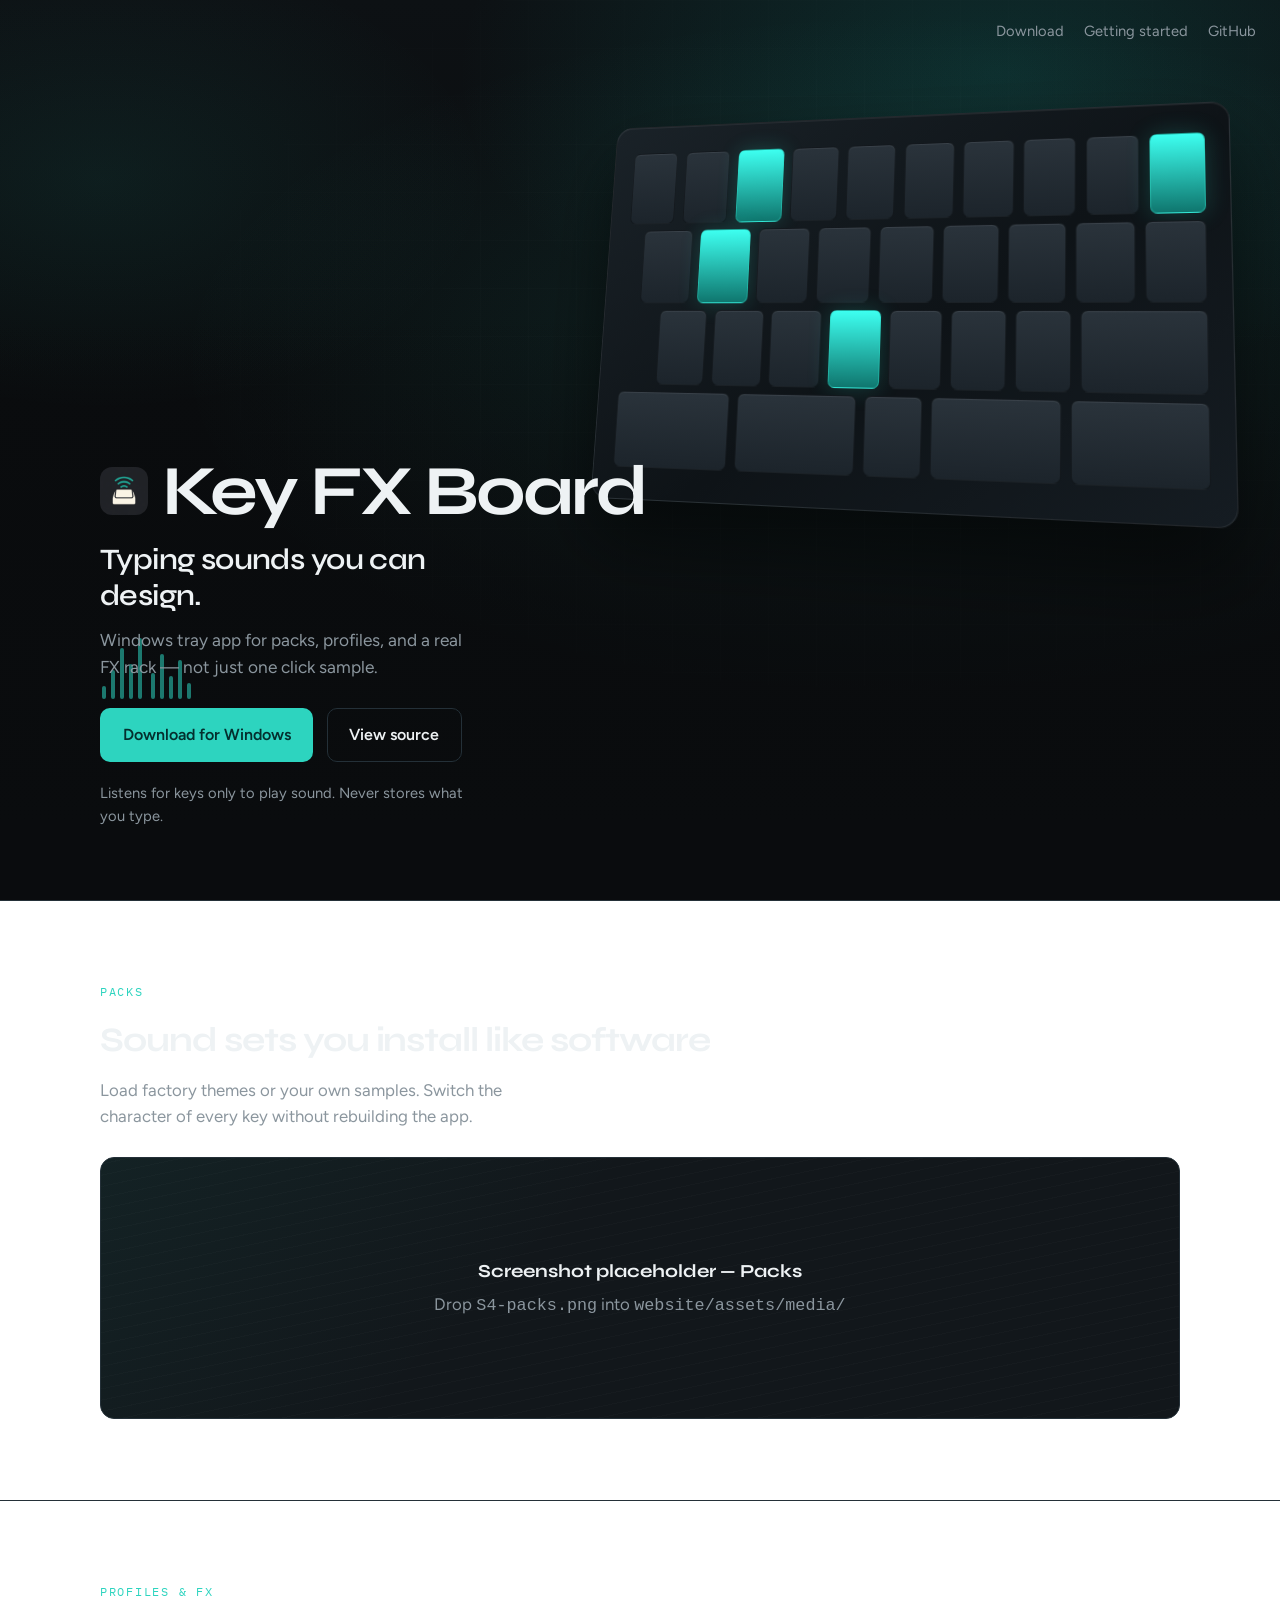
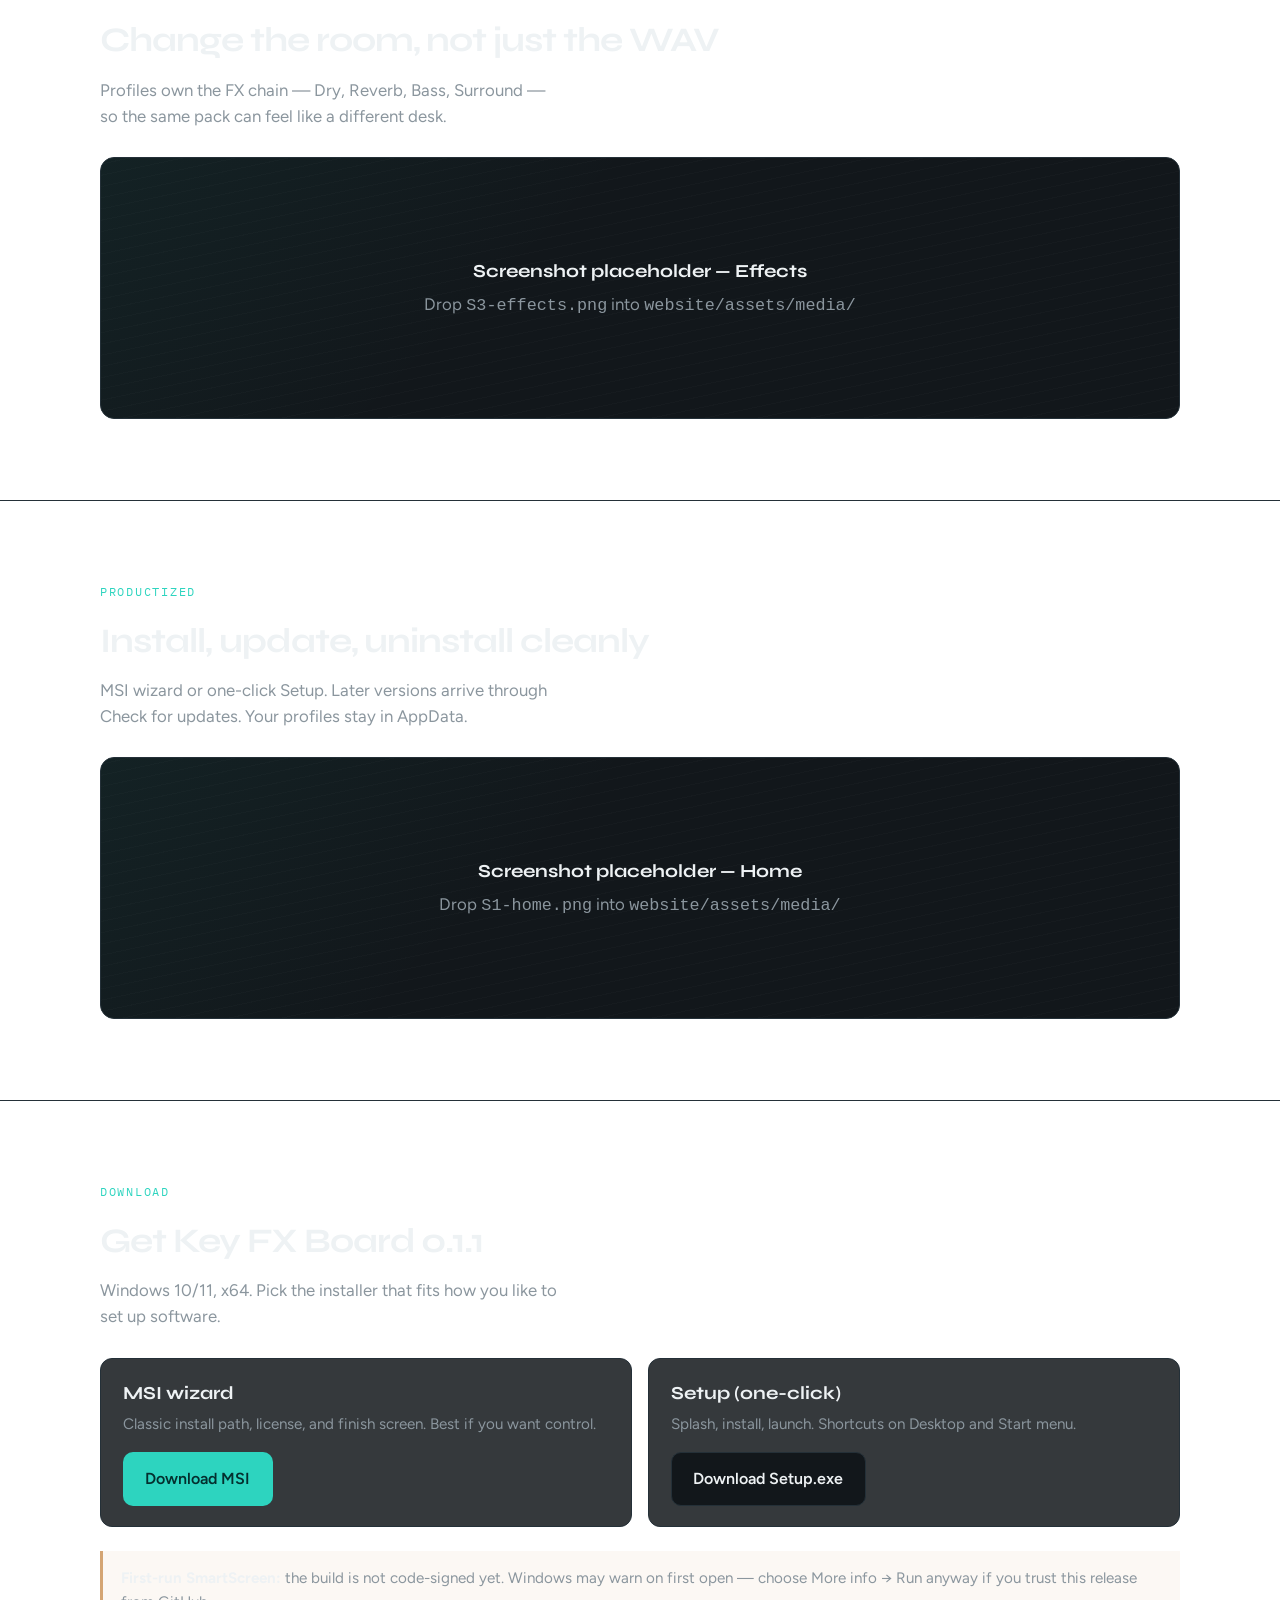
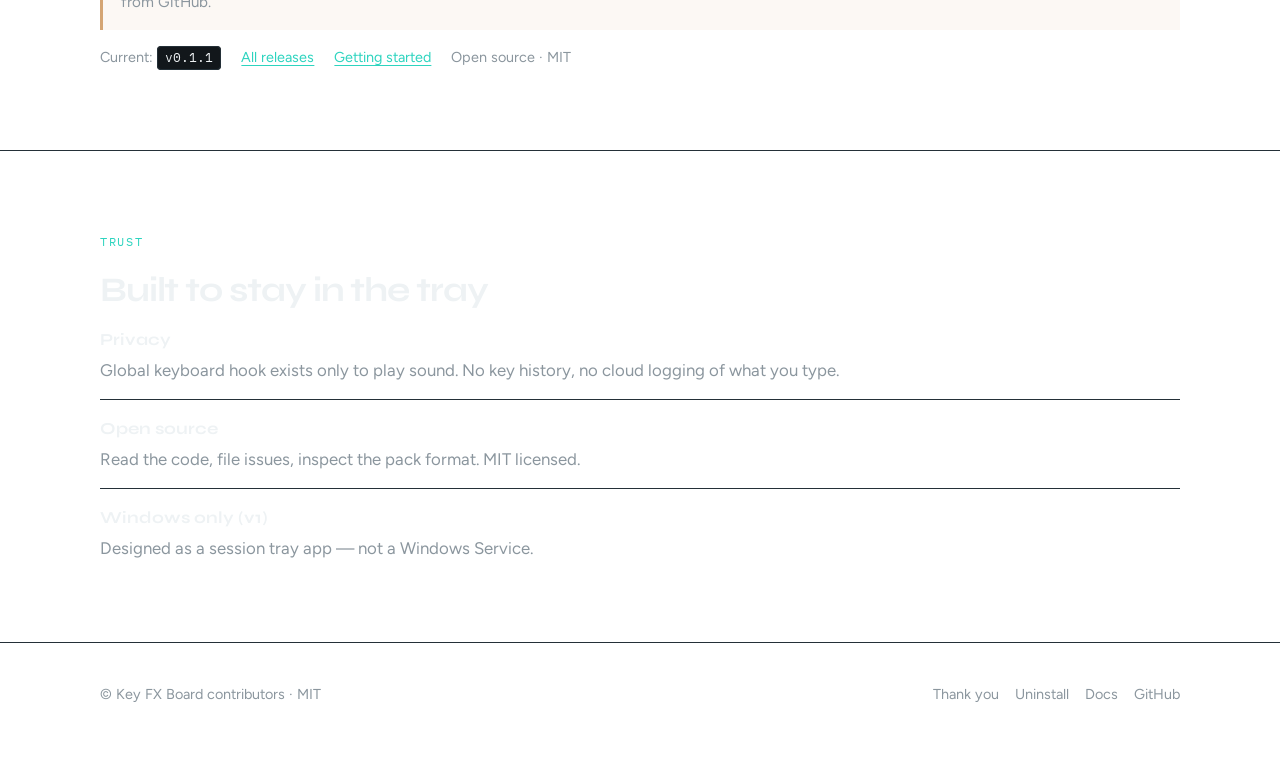
==== website/index.html @ 0e689e42 "Enhance first-run experience and update documentation links. Added thank-you page and online guide a" ====
<!DOCTYPE html>
<html lang="en">
<head>
  <meta charset="utf-8"/>
  <meta name="viewport" content="width=device-width, initial-scale=1"/>
  <title>Key FX Board — Typing sounds you can design</title>
  <meta name="description" content="Windows tray app for customizable keyboard typing sounds — sample packs, per-key mapping, profiles, and a built-in FX rack."/>
  <meta property="og:title" content="Key FX Board"/>
  <meta property="og:description" content="Windows tray app for typing sounds you can design — packs, profiles, and a real FX rack."/>
  <meta property="og:image" content="assets/app-icon.png"/>
  <link rel="icon" href="assets/app.ico" sizes="any"/>
  <link rel="icon" type="image/png" href="assets/app-icon.png"/>
  <link rel="preconnect" href="https://fonts.googleapis.com"/>
  <link rel="preconnect" href="https://fonts.gstatic.com" crossorigin/>
  <link href="https://fonts.googleapis.com/css2?family=Figtree:wght@400;500;600;700&family=IBM+Plex+Mono:wght@400;500&family=Syne:wght@600;700&display=swap" rel="stylesheet"/>
  <link rel="stylesheet" href="assets/site.css"/>
</head>
<body>
  <nav class="top" aria-label="Site">
    <a href="#download">Download</a>
    <a href="getting-started.html">Getting started</a>
    <a href="https://github.com/royal-programmer/KeyFXBoard">GitHub</a>
  </nav>

  <header class="hero">
    <div class="hero-visual" aria-hidden="true">
      <div class="keyboard-stage">
        <div class="keyboard">
          <div class="key-row">
            <span class="key"></span><span class="key"></span><span class="key hit"></span><span class="key"></span>
            <span class="key"></span><span class="key"></span><span class="key"></span><span class="key"></span>
            <span class="key"></span><span class="key hit"></span>
          </div>
          <div class="key-row offset-1">
            <span class="key"></span><span class="key hit"></span><span class="key"></span><span class="key"></span>
            <span class="key"></span><span class="key"></span><span class="key"></span><span class="key"></span>
            <span class="key"></span>
          </div>
          <div class="key-row offset-2">
            <span class="key"></span><span class="key"></span><span class="key"></span><span class="key hit"></span>
            <span class="key"></span><span class="key"></span><span class="key"></span><span class="key wide"></span>
          </div>
          <div class="key-row">
            <span class="key wide"></span><span class="key wide"></span><span class="key"></span>
            <span class="key wide"></span><span class="key wide"></span>
          </div>
        </div>
      </div>
      <div class="wave" aria-hidden="true">
        <span></span><span></span><span></span><span></span><span></span>
        <span></span><span></span><span></span><span></span><span></span>
      </div>
    </div>

    <div class="hero-copy">
      <div class="brand">
        <img src="assets/app-icon.png" width="48" height="48" alt=""/>
        <p class="brand-name">Key FX Board</p>
      </div>
      <h1 class="headline">Typing sounds you can design.</h1>
      <p class="lede">Windows tray app for packs, profiles, and a real FX rack — not just one click sample.</p>
      <div class="cta-row">
        <a class="btn btn-primary" href="#download">Download for Windows</a>
        <a class="btn btn-ghost" href="https://github.com/royal-programmer/KeyFXBoard">View source</a>
      </div>
      <p class="privacy-line">Listens for keys only to play sound. Never stores what you type.</p>
    </div>
  </header>

  <main>
    <section class="section" id="packs">
      <div class="wrap">
        <p class="section-kicker">Packs</p>
        <h2>Sound sets you install like software</h2>
        <p class="support">Load factory themes or your own samples. Switch the character of every key without rebuilding the app.</p>
        <div class="media-frame" data-media="assets/media/S4-packs.png" data-label="Packs">
          <div class="media-placeholder">
            <div>
              <strong>Screenshot placeholder — Packs</strong>
              Drop <code>S4-packs.png</code> into <code>website/assets/media/</code>
            </div>
          </div>
        </div>
      </div>
    </section>

    <section class="section" id="profiles">
      <div class="wrap">
        <p class="section-kicker">Profiles &amp; FX</p>
        <h2>Change the room, not just the WAV</h2>
        <p class="support">Profiles own the FX chain — Dry, Reverb, Bass, Surround — so the same pack can feel like a different desk.</p>
        <div class="media-frame" data-media="assets/media/S3-effects.png" data-label="Effects">
          <div class="media-placeholder">
            <div>
              <strong>Screenshot placeholder — Effects</strong>
              Drop <code>S3-effects.png</code> into <code>website/assets/media/</code>
            </div>
          </div>
        </div>
      </div>
    </section>

    <section class="section" id="install">
      <div class="wrap">
        <p class="section-kicker">Productized</p>
        <h2>Install, update, uninstall cleanly</h2>
        <p class="support">MSI wizard or one-click Setup. Later versions arrive through Check for updates. Your profiles stay in AppData.</p>
        <div class="media-frame" data-media="assets/media/S1-home.png" data-label="Home">
          <div class="media-placeholder">
            <div>
              <strong>Screenshot placeholder — Home</strong>
              Drop <code>S1-home.png</code> into <code>website/assets/media/</code>
            </div>
          </div>
        </div>
      </div>
    </section>

    <section class="section" id="download">
      <div class="wrap">
        <p class="section-kicker">Download</p>
        <h2>Get Key FX Board 0.1.1</h2>
        <p class="support">Windows 10/11, x64. Pick the installer that fits how you like to set up software.</p>

        <div class="download-grid">
          <div class="download-option">
            <h3>MSI wizard</h3>
            <p>Classic install path, license, and finish screen. Best if you want control.</p>
            <a class="btn btn-primary" href="https://github.com/royal-programmer/KeyFXBoard/releases/download/v0.1.1/KeyFXBoard-win.msi">Download MSI</a>
          </div>
          <div class="download-option">
            <h3>Setup (one-click)</h3>
            <p>Splash, install, launch. Shortcuts on Desktop and Start menu.</p>
            <a class="btn btn-secondary" href="https://github.com/royal-programmer/KeyFXBoard/releases/download/v0.1.1/KeyFXBoard-win-Setup.exe">Download Setup.exe</a>
          </div>
        </div>

        <p class="note">
          <strong>First-run SmartScreen:</strong> the build is not code-signed yet. Windows may warn on first open — choose More info → Run anyway if you trust this release from GitHub.
        </p>

        <div class="meta-row">
          <span>Current: <code>v0.1.1</code></span>
          <a href="https://github.com/royal-programmer/KeyFXBoard/releases">All releases</a>
          <a href="getting-started.html">Getting started</a>
          <span>Open source · MIT</span>
        </div>
      </div>
    </section>

    <section class="section" id="trust">
      <div class="wrap">
        <p class="section-kicker">Trust</p>
        <h2>Built to stay in the tray</h2>
        <ul class="trust-list">
          <li>
            <strong>Privacy</strong>
            <span>Global keyboard hook exists only to play sound. No key history, no cloud logging of what you type.</span>
          </li>
          <li>
            <strong>Open source</strong>
            <span>Read the code, file issues, inspect the pack format. MIT licensed.</span>
          </li>
          <li>
            <strong>Windows only (v1)</strong>
            <span>Designed as a session tray app — not a Windows Service.</span>
          </li>
        </ul>
      </div>
    </section>
  </main>

  <footer class="site-foot">
    <div class="wrap foot-row">
      <span>© Key FX Board contributors · MIT</span>
      <nav>
        <a href="thank-you.html">Thank you</a>
        <a href="uninstall.html">Uninstall</a>
        <a href="https://github.com/royal-programmer/KeyFXBoard/blob/main/docs/README.md">Docs</a>
        <a href="https://github.com/royal-programmer/KeyFXBoard">GitHub</a>
      </nav>
    </div>
  </footer>

  <script src="assets/site.js"></script>
</body>
</html>
---- website/assets/site.css ----
:root {
  --bg: #0a0c0e;
  --bg-elevated: #12171b;
  --ink: #eef2f4;
  --muted: #8b969e;
  --line: #243038;
  --accent: #2dd4bf;
  --accent-deep: #0f766e;
  --accent-glow: rgba(45, 212, 191, 0.22);
  --warn: #d4a574;
  --font-display: "Syne", "Avenir Next", sans-serif;
  --font-body: "Figtree", "Segoe UI", sans-serif;
  --font-mono: "IBM Plex Mono", Consolas, monospace;
  --max: 1080px;
  --ease: cubic-bezier(0.22, 1, 0.36, 1);
}

*,
*::before,
*::after {
  box-sizing: border-box;
}

html {
  scroll-behavior: smooth;
}

body {
  margin: 0;
  min-height: 100vh;
  color: var(--ink);
  font-family: var(--font-body);
  font-size: 1.05rem;
  line-height: 1.55;
  background:
    radial-gradient(900px 520px at 78% 8%, rgba(15, 118, 110, 0.28), transparent 60%),
    radial-gradient(700px 420px at 8% 20%, rgba(45, 212, 191, 0.08), transparent 55%),
    linear-gradient(180deg, #0d1114 0%, var(--bg) 42%, #080a0c 100%);
  background-attachment: fixed;
}

img {
  max-width: 100%;
  display: block;
}

a {
  color: var(--accent);
  text-decoration-thickness: 1px;
  text-underline-offset: 0.18em;
}

a:hover {
  color: #5eead4;
}

.wrap {
  width: min(100% - 2.5rem, var(--max));
  margin-inline: auto;
}

/* —— Top bar (minimal; brand lives in hero) —— */
.top {
  position: absolute;
  inset: 0 0 auto;
  z-index: 5;
  display: flex;
  justify-content: flex-end;
  gap: 1.25rem;
  padding: 1.25rem 1.5rem;
  font-size: 0.92rem;
}

.top a {
  color: var(--muted);
  text-decoration: none;
}

.top a:hover {
  color: var(--ink);
}

/* —— Hero: one composition —— */
.hero {
  position: relative;
  min-height: 100vh;
  min-height: 100dvh;
  display: grid;
  align-items: end;
  overflow: hidden;
  isolation: isolate;
}

.hero-visual {
  position: absolute;
  inset: 0;
  z-index: -1;
  background:
    linear-gradient(180deg, transparent 35%, rgba(10, 12, 14, 0.55) 62%, var(--bg) 92%),
    radial-gradient(ellipse 80% 55% at 70% 40%, rgba(45, 212, 191, 0.12), transparent 70%);
}

.hero-visual::before {
  content: "";
  position: absolute;
  inset: 0;
  background-image:
    linear-gradient(rgba(255, 255, 255, 0.03) 1px, transparent 1px),
    linear-gradient(90deg, rgba(255, 255, 255, 0.03) 1px, transparent 1px);
  background-size: 48px 48px;
  mask-image: radial-gradient(ellipse 70% 60% at 65% 35%, black, transparent);
  opacity: 0.5;
}

.keyboard-stage {
  position: absolute;
  right: max(-4%, calc(50% - 36rem));
  top: 12%;
  width: min(58vw, 640px);
  aspect-ratio: 16 / 10;
  transform: perspective(900px) rotateY(-12deg) rotateX(8deg);
  transform-origin: center;
  animation: stage-in 1.1s var(--ease) both;
}

@keyframes stage-in {
  from {
    opacity: 0;
    transform: perspective(900px) rotateY(-12deg) rotateX(8deg) translateY(28px);
  }
  to {
    opacity: 1;
    transform: perspective(900px) rotateY(-12deg) rotateX(8deg) translateY(0);
  }
}

.keyboard {
  width: 100%;
  height: 100%;
  border-radius: 18px;
  padding: 4.5% 3.5% 5%;
  background:
    linear-gradient(145deg, #1a2228 0%, #0e1317 55%, #151c22 100%);
  border: 1px solid rgba(255, 255, 255, 0.08);
  box-shadow:
    0 40px 80px rgba(0, 0, 0, 0.55),
    inset 0 1px 0 rgba(255, 255, 255, 0.06);
  display: grid;
  grid-template-rows: repeat(4, 1fr);
  gap: 2.2%;
}

.key-row {
  display: grid;
  gap: 1.6%;
  grid-auto-flow: column;
  grid-auto-columns: 1fr;
}

.key-row.offset-1 {
  padding-left: 3%;
}

.key-row.offset-2 {
  padding-left: 7%;
}

.key {
  border-radius: 7px;
  background: linear-gradient(180deg, #2a333b 0%, #1c242b 100%);
  border: 1px solid rgba(0, 0, 0, 0.35);
  box-shadow: inset 0 1px 0 rgba(255, 255, 255, 0.07);
}

.key.wide {
  grid-column: span 2;
}

.key.hit {
  background: linear-gradient(180deg, #3dfff0 0%, var(--accent-deep) 100%);
  border-color: rgba(45, 212, 191, 0.5);
  box-shadow: 0 0 22px var(--accent-glow);
  animation: key-pulse 2.4s var(--ease) infinite;
}

.key.hit:nth-child(2) {
  animation-delay: 0.35s;
}

.key.hit:nth-child(5) {
  animation-delay: 0.7s;
}

@keyframes key-pulse {
  0%,
  100% {
    filter: brightness(1);
  }
  50% {
    filter: brightness(1.15);
  }
}

.wave {
  position: absolute;
  left: 8%;
  bottom: 22%;
  width: min(34vw, 320px);
  height: 64px;
  opacity: 0.55;
  animation: wave-in 1.2s 0.2s var(--ease) both;
}

@keyframes wave-in {
  from {
    opacity: 0;
    transform: translateY(12px);
  }
  to {
    opacity: 0.55;
    transform: translateY(0);
  }
}

.wave span {
  display: inline-block;
  width: 4px;
  margin-right: 5px;
  height: 20%;
  border-radius: 2px;
  background: var(--accent);
  vertical-align: bottom;
  animation: bar 1.1s ease-in-out infinite;
}

.wave span:nth-child(2) {
  animation-delay: 0.08s;
  height: 45%;
}
.wave span:nth-child(3) {
  animation-delay: 0.16s;
  height: 80%;
}
.wave span:nth-child(4) {
  animation-delay: 0.24s;
  height: 55%;
}
.wave span:nth-child(5) {
  animation-delay: 0.32s;
  height: 95%;
}
.wave span:nth-child(6) {
  animation-delay: 0.4s;
  height: 40%;
}
.wave span:nth-child(7) {
  animation-delay: 0.48s;
  height: 70%;
}
.wave span:nth-child(8) {
  animation-delay: 0.56s;
  height: 35%;
}
.wave span:nth-child(9) {
  animation-delay: 0.64s;
  height: 60%;
}
.wave span:nth-child(10) {
  animation-delay: 0.72s;
  height: 25%;
}

@keyframes bar {
  0%,
  100% {
    transform: scaleY(0.55);
  }
  50% {
    transform: scaleY(1);
  }
}

.hero-copy {
  width: min(100% - 2.5rem, var(--max));
  margin: 0 auto;
  padding: clamp(6rem, 14vh, 9rem) 0 clamp(3.5rem, 8vh, 5rem);
  animation: copy-in 0.9s var(--ease) both;
}

@keyframes copy-in {
  from {
    opacity: 0;
    transform: translateY(18px);
  }
  to {
    opacity: 1;
    transform: translateY(0);
  }
}

.brand {
  display: flex;
  align-items: center;
  gap: 0.85rem;
  margin: 0 0 1.1rem;
}

.brand img {
  width: 48px;
  height: 48px;
  border-radius: 12px;
}

.brand-name {
  font-family: var(--font-display);
  font-weight: 700;
  font-size: clamp(2.6rem, 7vw, 4.4rem);
  letter-spacing: -0.045em;
  line-height: 0.95;
  margin: 0;
}

.headline {
  font-family: var(--font-display);
  font-weight: 600;
  font-size: clamp(1.35rem, 3.2vw, 1.85rem);
  letter-spacing: -0.02em;
  max-width: 18ch;
  margin: 0 0 0.85rem;
  line-height: 1.2;
}

.lede {
  margin: 0 0 1.75rem;
  color: var(--muted);
  max-width: 34ch;
  font-size: 1.08rem;
}

.cta-row {
  display: flex;
  flex-wrap: wrap;
  gap: 0.85rem;
  align-items: center;
}

.btn {
  display: inline-flex;
  align-items: center;
  justify-content: center;
  gap: 0.45rem;
  padding: 0.85rem 1.35rem;
  border-radius: 10px;
  font-family: var(--font-body);
  font-weight: 600;
  font-size: 1rem;
  text-decoration: none;
  border: 1px solid transparent;
  transition: transform 0.2s var(--ease), background 0.2s, border-color 0.2s, color 0.2s;
}

.btn:hover {
  transform: translateY(-1px);
}

.btn-primary {
  background: var(--accent);
  color: #042f2e;
}

.btn-primary:hover {
  background: #5eead4;
  color: #042f2e;
}

.btn-ghost {
  background: transparent;
  color: var(--ink);
  border-color: var(--line);
}

.btn-ghost:hover {
  border-color: var(--muted);
  color: var(--ink);
}

.btn-secondary {
  background: var(--bg-elevated);
  color: var(--ink);
  border-color: var(--line);
}

.btn-secondary:hover {
  border-color: var(--accent-deep);
  color: var(--ink);
}

.privacy-line {
  margin: 1.25rem 0 0;
  color: var(--muted);
  font-size: 0.92rem;
  max-width: 42ch;
}

/* —— Sections —— */
.section {
  padding: clamp(3.5rem, 9vh, 5.5rem) 0;
  border-top: 1px solid var(--line);
}

.section-kicker {
  font-family: var(--font-mono);
  font-size: 0.78rem;
  letter-spacing: 0.14em;
  text-transform: uppercase;
  color: var(--accent);
  margin: 0 0 0.75rem;
}

.section h2 {
  font-family: var(--font-display);
  font-size: clamp(1.6rem, 3.5vw, 2.15rem);
  letter-spacing: -0.03em;
  margin: 0 0 0.65rem;
  font-weight: 700;
}

.section .support {
  margin: 0 0 1.75rem;
  color: var(--muted);
  max-width: 42ch;
}

.media-frame {
  position: relative;
  border-radius: 14px;
  overflow: hidden;
  border: 1px solid var(--line);
  background: var(--bg-elevated);
  min-height: 220px;
}

.media-frame img {
  width: 100%;
  height: auto;
}

.media-placeholder {
  display: grid;
  place-items: center;
  min-height: 260px;
  padding: 2rem;
  text-align: center;
  color: var(--muted);
  background:
    linear-gradient(135deg, rgba(45, 212, 191, 0.06), transparent 40%),
    repeating-linear-gradient(
      -12deg,
      transparent,
      transparent 10px,
      rgba(255, 255, 255, 0.015) 10px,
      rgba(255, 255, 255, 0.015) 11px
    );
}

.media-placeholder strong {
  display: block;
  color: var(--ink);
  font-family: var(--font-display);
  font-size: 1.15rem;
  margin-bottom: 0.35rem;
}

.download-grid {
  display: grid;
  gap: 1rem;
  grid-template-columns: repeat(auto-fit, minmax(240px, 1fr));
  margin-bottom: 1.5rem;
}

.download-option {
  padding: 1.25rem 1.35rem;
  border: 1px solid var(--line);
  border-radius: 12px;
  background: rgba(18, 23, 27, 0.85);
}

.download-option h3 {
  margin: 0 0 0.35rem;
  font-family: var(--font-display);
  font-size: 1.15rem;
}

.download-option p {
  margin: 0 0 1rem;
  color: var(--muted);
  font-size: 0.95rem;
}

.note {
  padding: 1rem 1.15rem;
  border-left: 3px solid var(--warn);
  background: rgba(212, 165, 116, 0.08);
  color: var(--muted);
  font-size: 0.95rem;
  margin: 0 0 1rem;
}

.note strong {
  color: var(--ink);
}

.meta-row {
  display: flex;
  flex-wrap: wrap;
  gap: 0.75rem 1.25rem;
  color: var(--muted);
  font-size: 0.9rem;
  margin-top: 1rem;
}

.meta-row code {
  font-family: var(--font-mono);
  font-size: 0.82rem;
  color: var(--ink);
  background: var(--bg-elevated);
  padding: 0.15rem 0.45rem;
  border-radius: 4px;
  border: 1px solid var(--line);
}

.trust-list {
  margin: 0;
  padding: 0;
  list-style: none;
  display: grid;
  gap: 1rem;
}

.trust-list li {
  padding-bottom: 1rem;
  border-bottom: 1px solid var(--line);
}

.trust-list li:last-child {
  border-bottom: 0;
  padding-bottom: 0;
}

.trust-list strong {
  display: block;
  font-family: var(--font-display);
  margin-bottom: 0.25rem;
}

.trust-list span {
  color: var(--muted);
}

footer.site-foot {
  border-top: 1px solid var(--line);
  padding: 2.5rem 0 3.5rem;
  color: var(--muted);
  font-size: 0.9rem;
}

footer.site-foot .foot-row {
  display: flex;
  flex-wrap: wrap;
  gap: 1rem 1.5rem;
  justify-content: space-between;
  align-items: center;
}

footer.site-foot nav {
  display: flex;
  flex-wrap: wrap;
  gap: 1rem;
}

footer.site-foot a {
  color: var(--muted);
  text-decoration: none;
}

footer.site-foot a:hover {
  color: var(--ink);
}

/* —— Inner pages —— */
.page {
  padding: 5.5rem 0 3rem;
}

.page .brand-name {
  font-size: clamp(2rem, 5vw, 2.8rem);
}

.page h1 {
  font-family: var(--font-display);
  font-size: clamp(1.8rem, 4vw, 2.4rem);
  letter-spacing: -0.03em;
  margin: 1.5rem 0 0.75rem;
}

.reasons {
  display: grid;
  gap: 0.65rem;
  margin: 1.5rem 0;
}

.reason {
  appearance: none;
  width: 100%;
  text-align: left;
  padding: 0.95rem 1.1rem;
  border-radius: 10px;
  border: 1px solid var(--line);
  background: var(--bg-elevated);
  color: var(--ink);
  font: inherit;
  cursor: pointer;
  transition: border-color 0.2s, background 0.2s;
}

.reason:hover,
.reason[aria-pressed="true"] {
  border-color: var(--accent-deep);
  background: rgba(45, 212, 191, 0.08);
}

.steps {
  margin: 1.25rem 0 0;
  padding-left: 1.2em;
  color: var(--muted);
}

.steps li {
  margin: 0.55rem 0;
}

.steps strong {
  color: var(--ink);
}

@media (max-width: 860px) {
  .keyboard-stage {
    position: absolute;
    right: -8%;
    top: 6%;
    width: 78vw;
    opacity: 0.55;
  }

  .wave {
    display: none;
  }

  .hero-copy {
    padding-top: clamp(10rem, 42vh, 16rem);
  }

  .headline {
    max-width: 22ch;
  }
}

@media (prefers-reduced-motion: reduce) {
  *,
  *::before,
  *::after {
    animation: none !important;
    transition: none !important;
  }
}
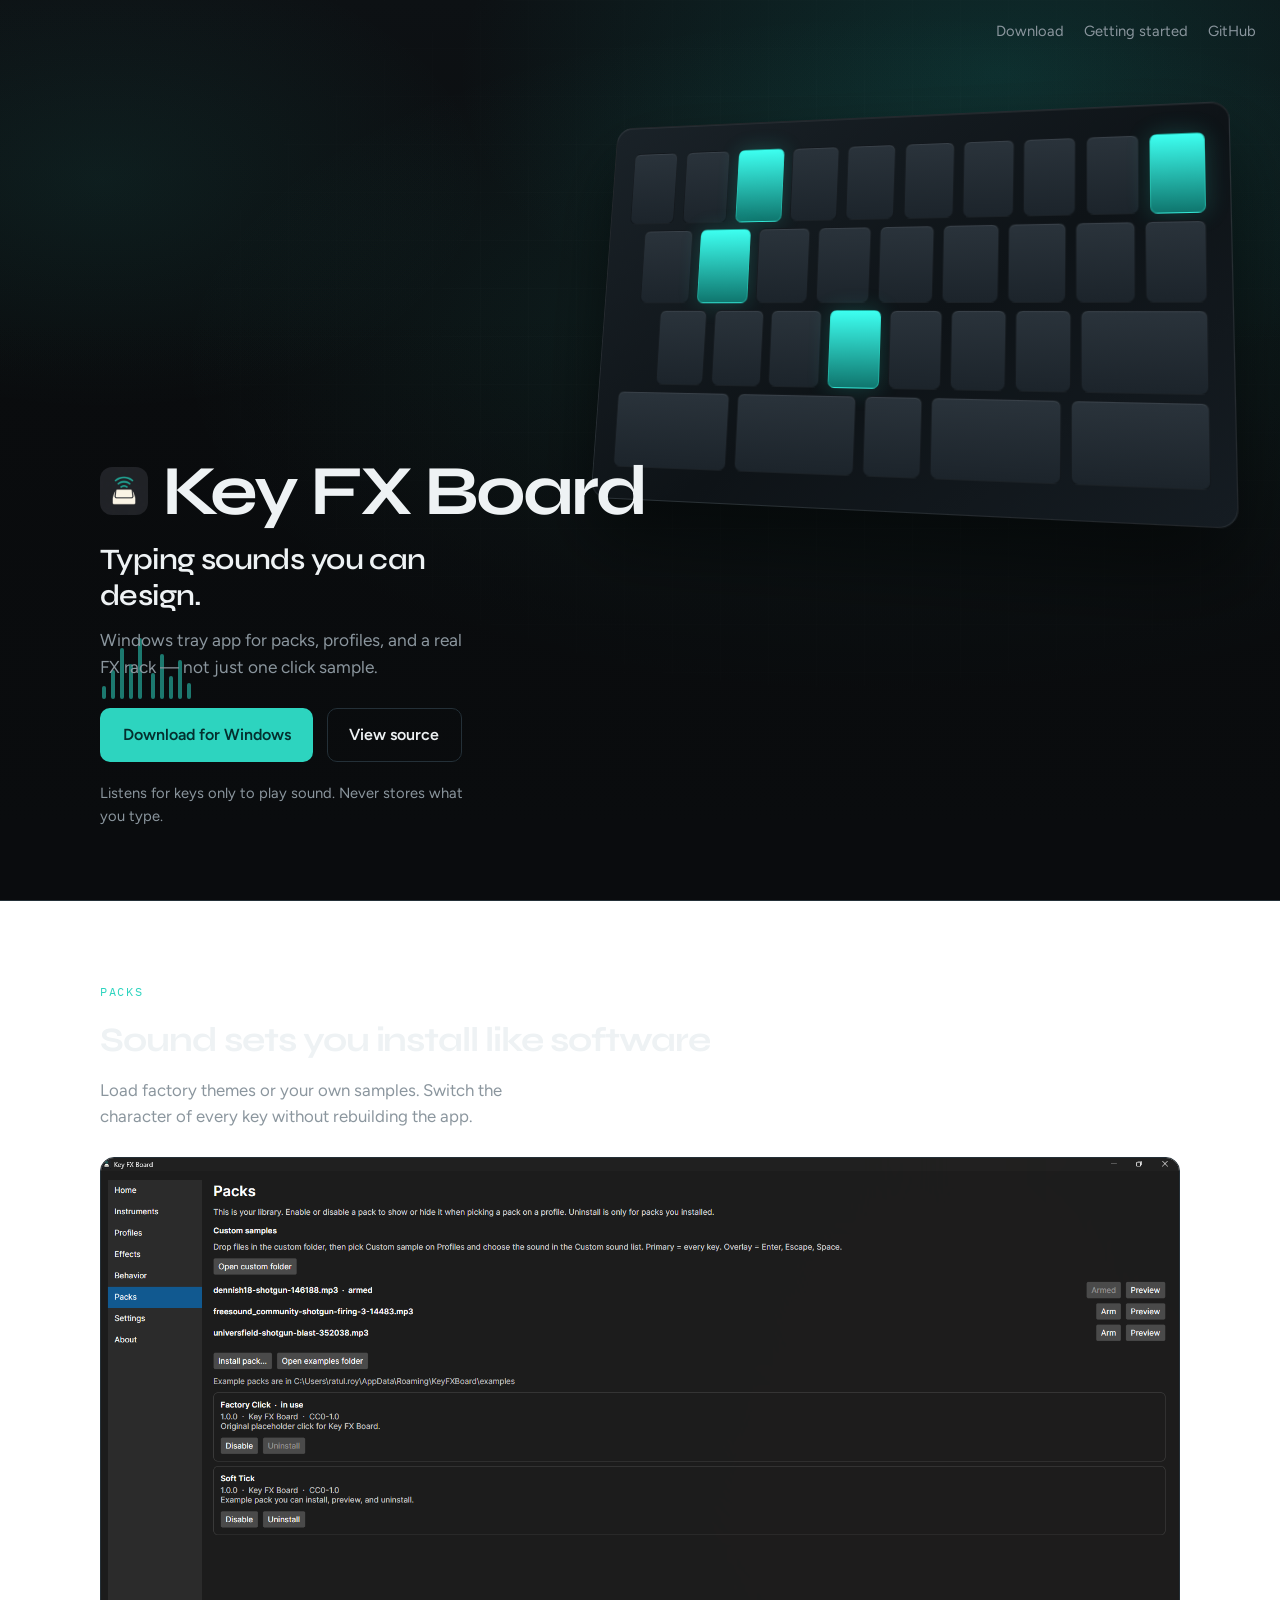
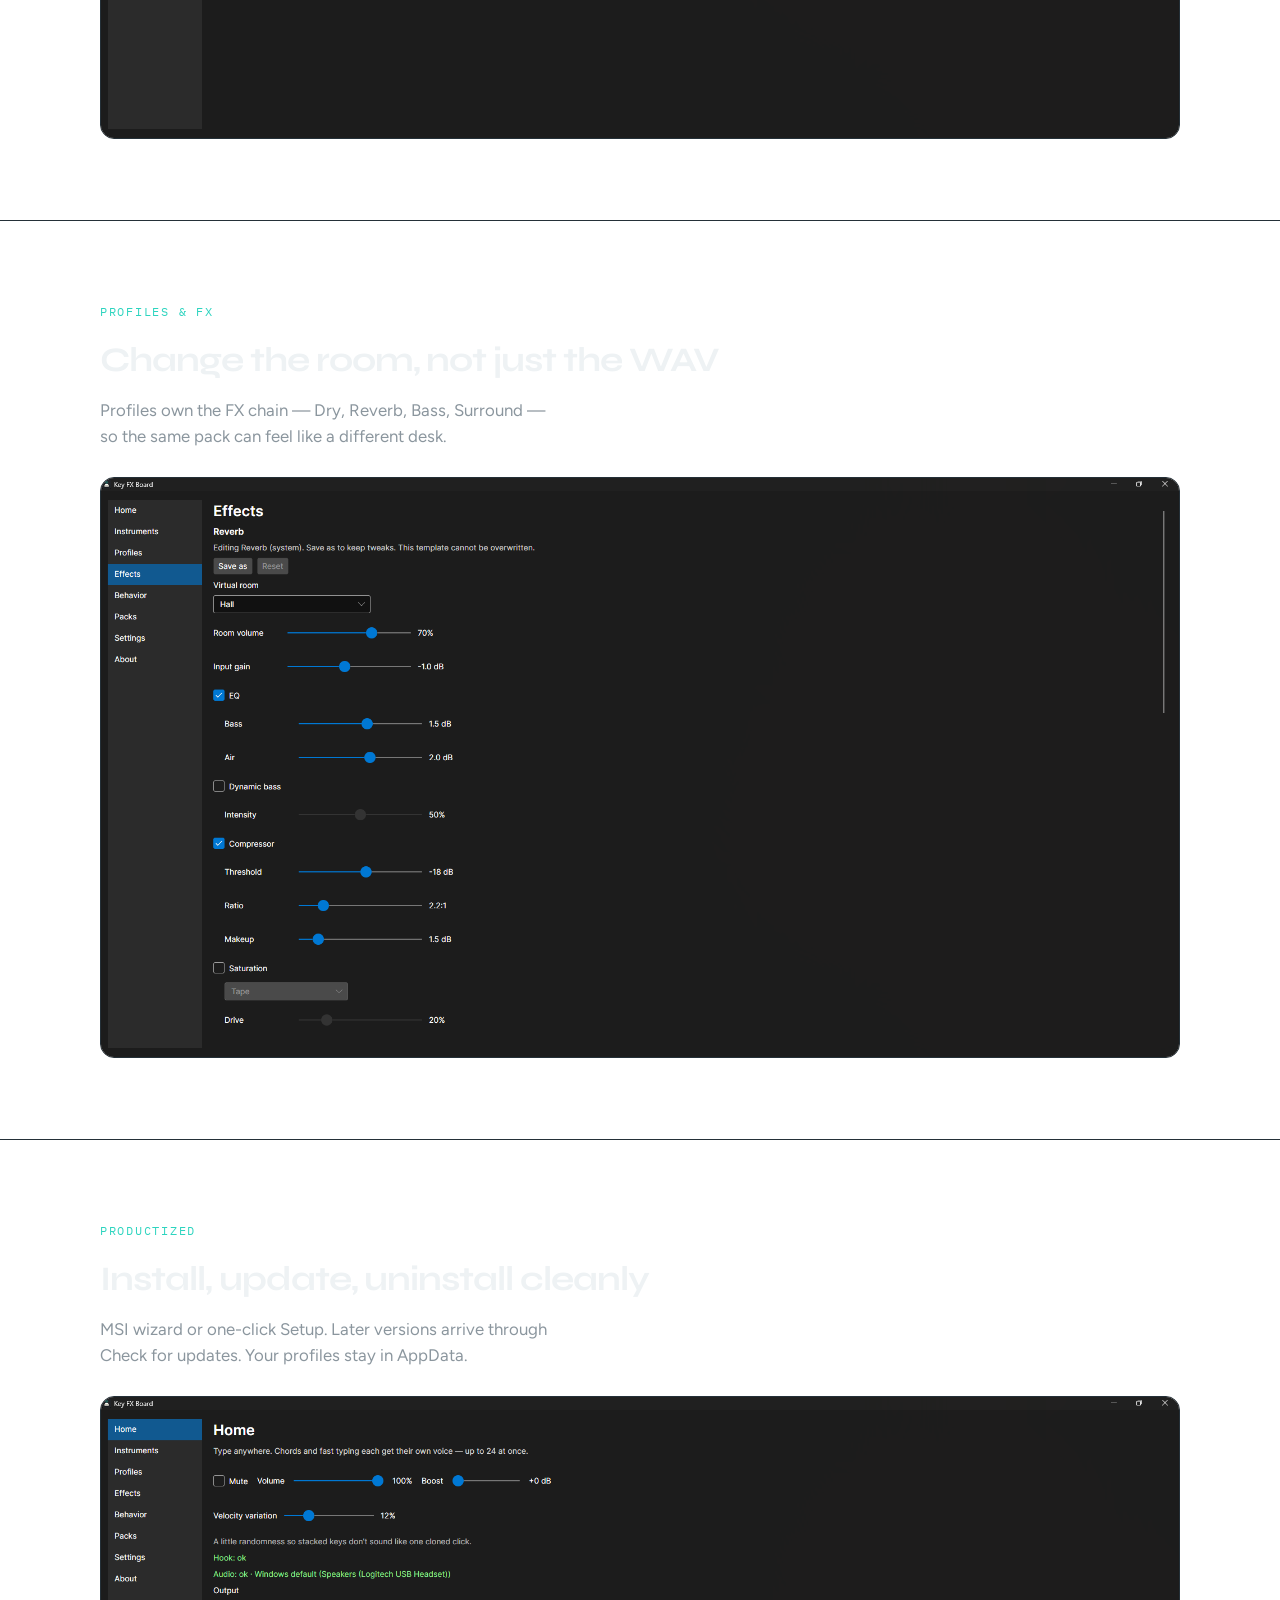
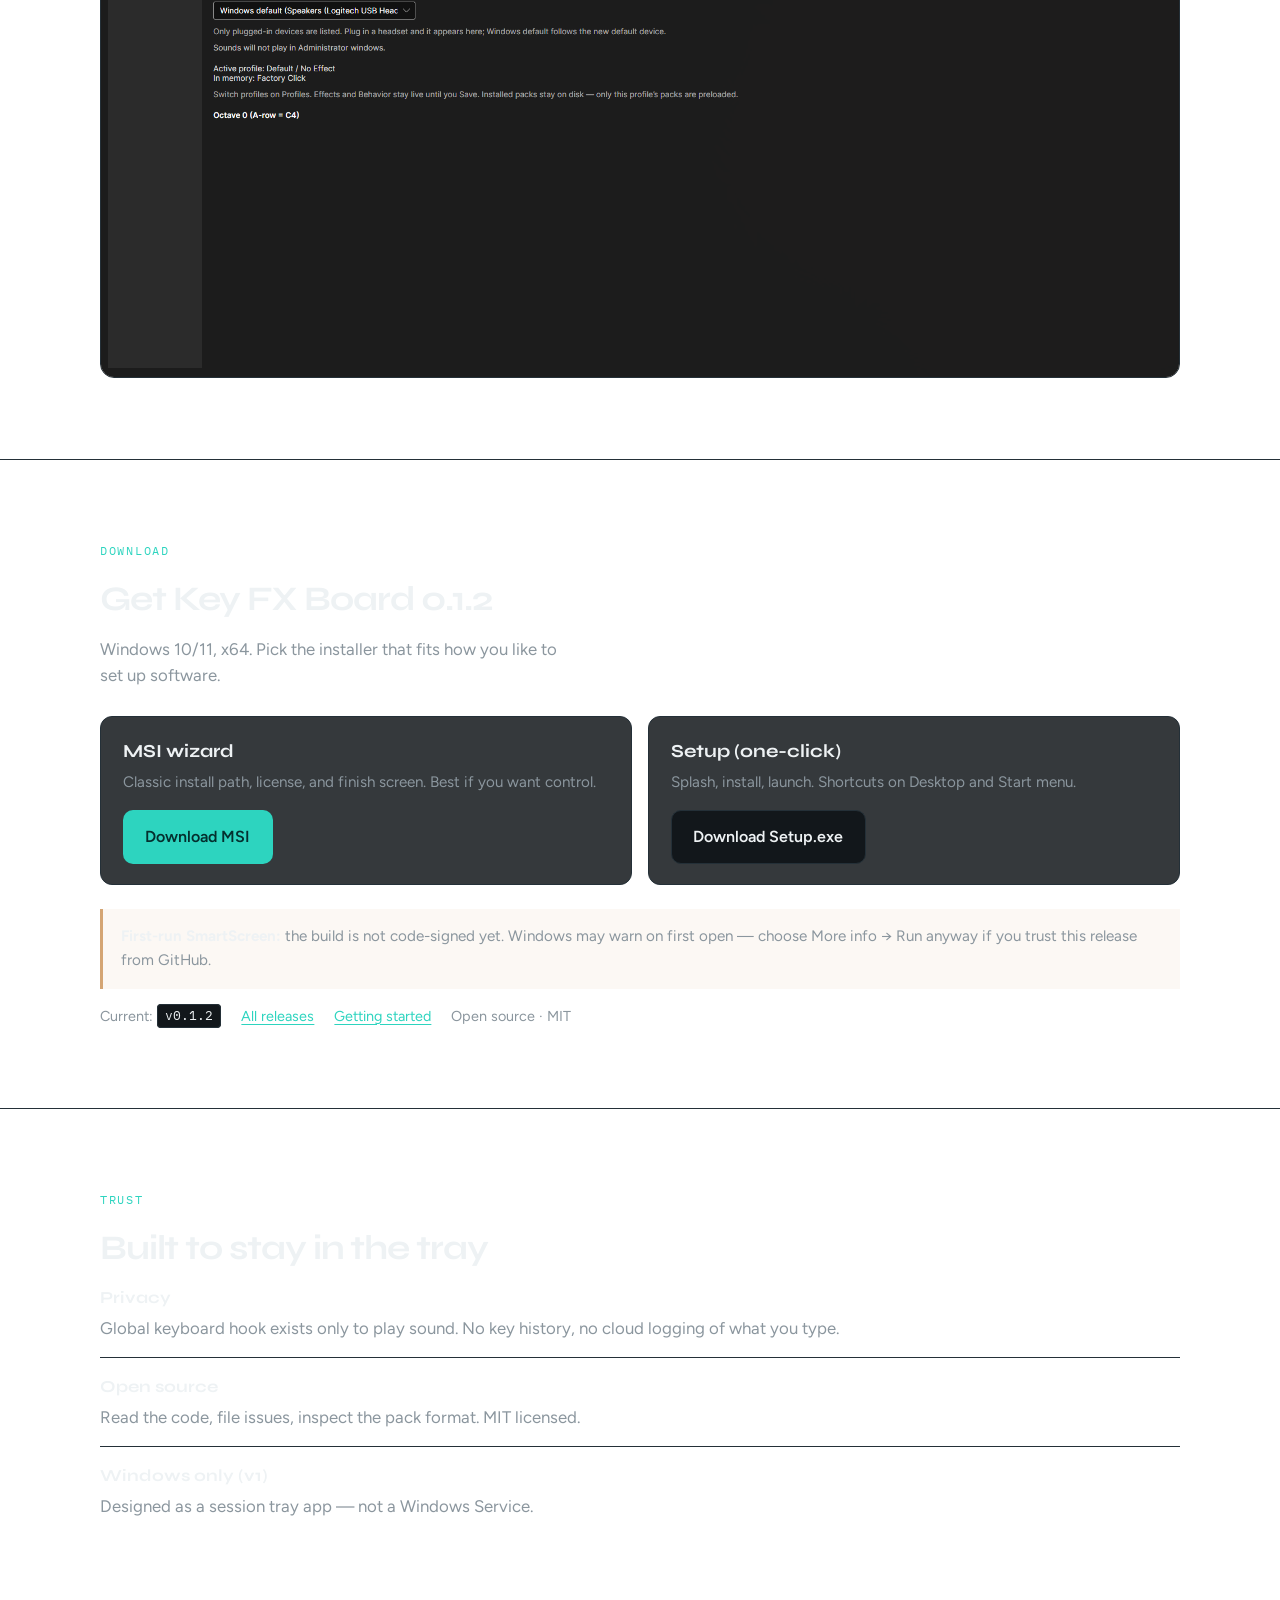
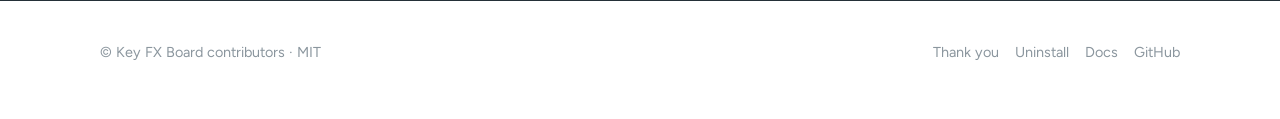
==== commit 2b2e7731: "Release 0.1.2: pack hardening, buffer presets, app logs, and per-user MSI. Ship Phase 7 safety work," ====
--- a/website/index.html
+++ b/website/index.html
@@ -119,19 +119,19 @@
     <section class="section" id="download">
       <div class="wrap">
         <p class="section-kicker">Download</p>
-        <h2>Get Key FX Board 0.1.1</h2>
+        <h2>Get Key FX Board 0.1.2</h2>
         <p class="support">Windows 10/11, x64. Pick the installer that fits how you like to set up software.</p>
 
         <div class="download-grid">
           <div class="download-option">
             <h3>MSI wizard</h3>
             <p>Classic install path, license, and finish screen. Best if you want control.</p>
-            <a class="btn btn-primary" href="https://github.com/royal-programmer/KeyFXBoard/releases/download/v0.1.1/KeyFXBoard-win.msi">Download MSI</a>
+            <a class="btn btn-primary" href="https://github.com/royal-programmer/KeyFXBoard/releases/download/v0.1.2/KeyFXBoard-win.msi">Download MSI</a>
           </div>
           <div class="download-option">
             <h3>Setup (one-click)</h3>
             <p>Splash, install, launch. Shortcuts on Desktop and Start menu.</p>
-            <a class="btn btn-secondary" href="https://github.com/royal-programmer/KeyFXBoard/releases/download/v0.1.1/KeyFXBoard-win-Setup.exe">Download Setup.exe</a>
+            <a class="btn btn-secondary" href="https://github.com/royal-programmer/KeyFXBoard/releases/download/v0.1.2/KeyFXBoard-win-Setup.exe">Download Setup.exe</a>
           </div>
         </div>
 
@@ -140,7 +140,7 @@
         </p>
 
         <div class="meta-row">
-          <span>Current: <code>v0.1.1</code></span>
+          <span>Current: <code>v0.1.2</code></span>
           <a href="https://github.com/royal-programmer/KeyFXBoard/releases">All releases</a>
           <a href="getting-started.html">Getting started</a>
           <span>Open source · MIT</span>
